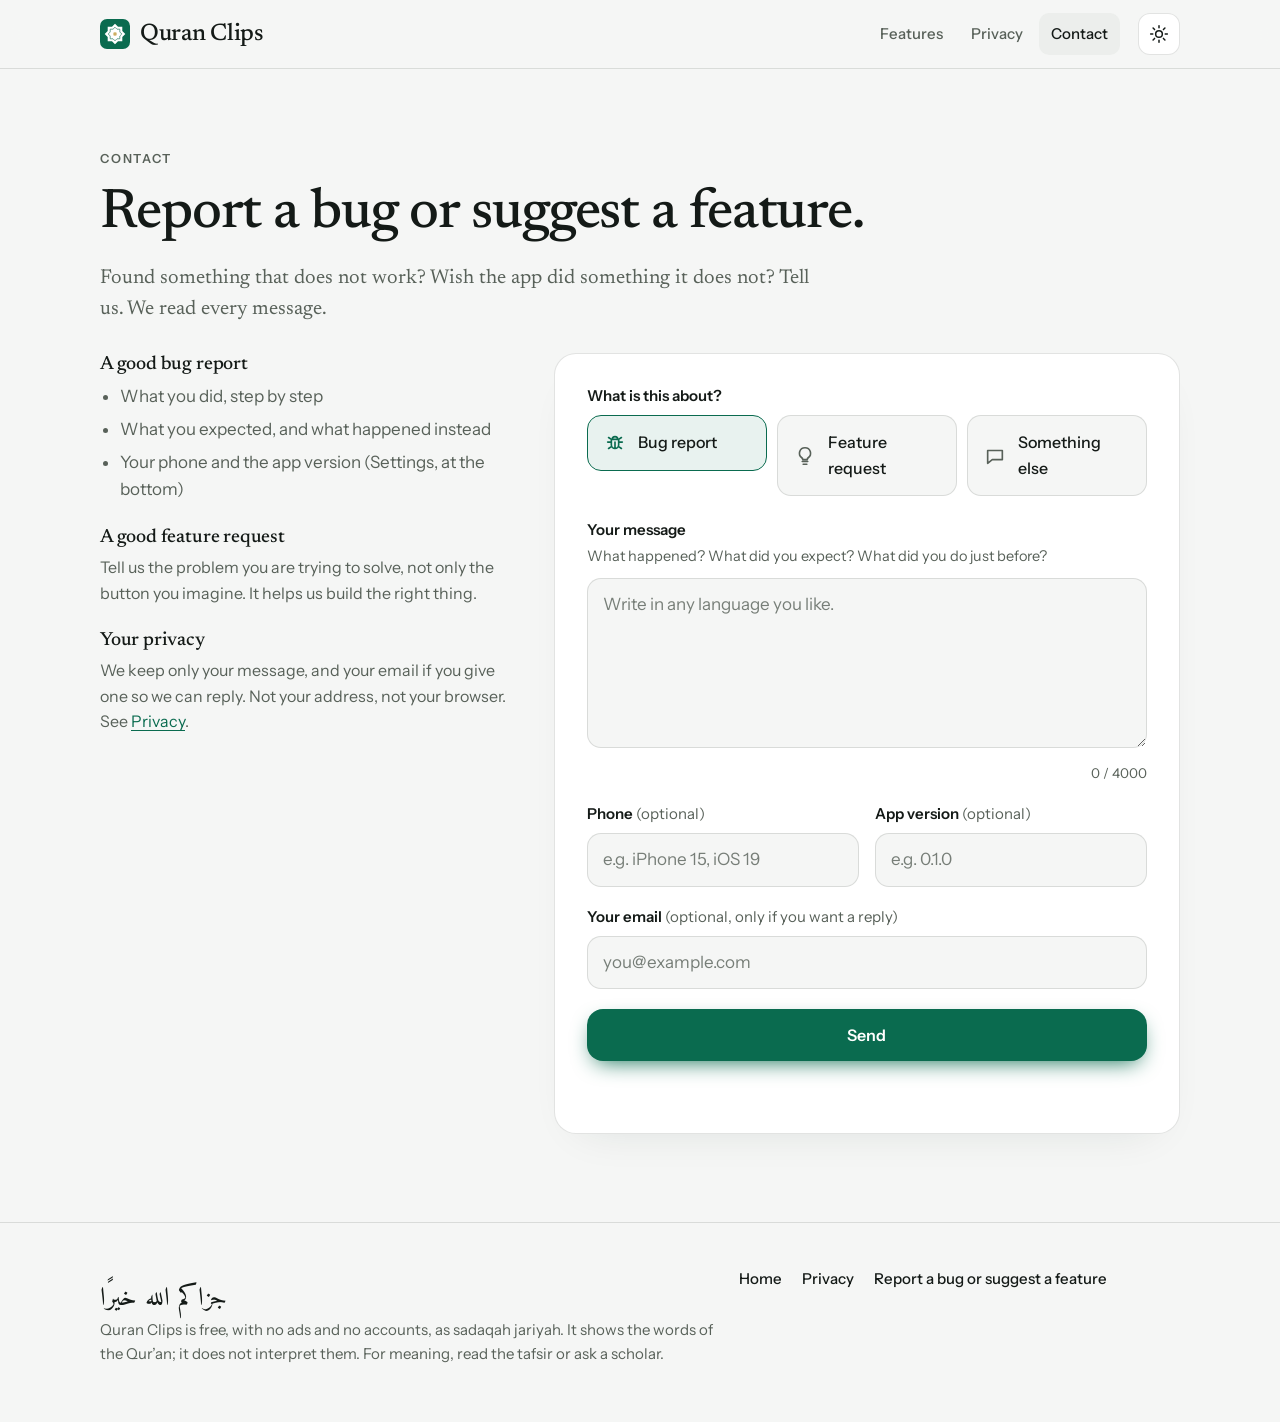
==== contact.html @ 02ba5cd6 "Publish the Quran Clips site on its own so GitHub Pages can serve it from the repository root." ====
<!doctype html>
<html lang="en" dir="ltr">
<head>
<meta charset="utf-8">
<meta name="viewport" content="width=device-width, initial-scale=1">
<title>Contact: report a bug or suggest a feature · Quran Clips</title>
<meta name="description" content="Tell us about a bug, or suggest a feature, for the Quran Clips app.">
<meta name="theme-color" content="#f5f6f5" media="(prefers-color-scheme: light)">
<meta name="theme-color" content="#0b0f0d" media="(prefers-color-scheme: dark)">
<link rel="icon" href="favicon.svg" type="image/svg+xml">
<link rel="preload" href="fonts/Newsreader_500Medium.ttf" as="font" type="font/ttf" crossorigin>
<link rel="stylesheet" href="style.css">
<script>
  // Set the theme before the page paints, so it never flashes the wrong one. Follows the device unless chosen.
  (function () {
    var t = null;
    try { t = localStorage.getItem("theme"); } catch (e) {}
    if (t !== "light" && t !== "dark") t = window.matchMedia && matchMedia("(prefers-color-scheme: dark)").matches ? "dark" : "light";
    document.documentElement.setAttribute("data-theme", t);
  })();
</script>
</head>
<body>
<a class="skip" href="#main">Skip to the content</a>
<header class="site">
  <div class="wrap bar">
    <a class="brand" href="index.html"><img src="assets/mark.svg" alt="" width="30" height="30"> Quran Clips</a>
    <nav class="main" aria-label="Main">
      <a class="hide-sm" href="index.html#features">Features</a>
      <a class="hide-sm" href="privacy.html">Privacy</a>
      <a href="contact.html" aria-current="page">Contact</a>
    </nav>
    <button class="icon-btn" id="theme" type="button" aria-label="Switch between light and dark"><svg class="sun-icon" viewBox="0 0 24 24" fill="none" stroke="currentColor" stroke-width="1.8" stroke-linecap="round" aria-hidden="true"><circle cx="12" cy="12" r="4"/><path d="M12 2v2.5 M12 19.5V22 M2 12h2.5 M19.5 12H22 M4.9 4.9l1.8 1.8 M17.3 17.3l1.8 1.8 M19.1 4.9l-1.8 1.8 M6.7 17.3l-1.8 1.8"/></svg><svg class="moon-icon" viewBox="0 0 24 24" fill="none" stroke="currentColor" stroke-width="1.8" stroke-linecap="round" stroke-linejoin="round" aria-hidden="true"><path d="M20 14.5A8 8 0 0 1 9.5 4a8 8 0 1 0 10.5 10.5z"/></svg></button>
  </div>
</header>

<main id="main">
  <div class="wrap">
    <div class="page-head">
      <p class="eyebrow">Contact</p>
      <h1 style="font-size:clamp(36px,5vw,56px)">Report a bug or suggest a feature.</h1>
      <p>Found something that does not work? Wish the app did something it does not? Tell us. We read every message.</p>
    </div>
    <div class="two">
      <aside class="aside" aria-label="Tips">
        <h3>A good bug report</h3>
        <ul>
          <li>What you did, step by step</li>
          <li>What you expected, and what happened instead</li>
          <li>Your phone and the app version (Settings, at the bottom)</li>
        </ul>
        <h3>A good feature request</h3>
        <p>Tell us the problem you are trying to solve, not only the button you imagine. It helps us build the right thing.</p>
        <h3>Your privacy</h3>
        <p>We keep only your message, and your email if you give one so we can reply. Not your address, not your browser. See <a href="privacy.html">Privacy</a>.</p>
        <p id="direct" class="small" hidden></p>
      </aside>

      <div>
        <form class="form" id="form" novalidate>
          <fieldset>
            <legend>What is this about?</legend>
            <div class="types" role="radiogroup">
              <div><input type="radio" id="t-bug" name="type" value="bug" checked><label for="t-bug"><svg viewBox="0 0 24 24" fill="none" stroke="currentColor" stroke-width="1.8" stroke-linecap="round" stroke-linejoin="round" aria-hidden="true"><path d="M9 8a3 3 0 0 1 6 0 M8 8h8v6a4 4 0 0 1-8 0z M12 11v6 M4 11h4 M16 11h4 M5 18l3-2 M19 18l-3-2 M5 6l3 2 M19 6l-3 2"/></svg> Bug report</label></div>
              <div><input type="radio" id="t-feature" name="type" value="feature"><label for="t-feature"><svg viewBox="0 0 24 24" fill="none" stroke="currentColor" stroke-width="1.8" stroke-linecap="round" stroke-linejoin="round" aria-hidden="true"><path d="M9 18h6 M10 21h4 M12 3a6 6 0 0 0-3.5 10.9c.6.5 1 1.2 1 2V16h5v-.1c0-.8.4-1.5 1-2A6 6 0 0 0 12 3z"/></svg> Feature request</label></div>
              <div><input type="radio" id="t-other" name="type" value="other"><label for="t-other"><svg viewBox="0 0 24 24" fill="none" stroke="currentColor" stroke-width="1.8" stroke-linecap="round" stroke-linejoin="round" aria-hidden="true"><path d="M4 6h16v10H9l-5 4z"/></svg> Something else</label></div>
            </div>
          </fieldset>

          <div class="field">
            <label class="lbl" for="message">Your message</label>
            <p class="help" id="help">What happened? What did you expect?</p>
            <textarea id="message" name="message" required minlength="10" maxlength="4000" aria-describedby="help count" placeholder="Write in any language you like."></textarea>
            <div class="count" id="count" aria-live="polite">0 / 4000</div>
          </div>

          <div class="row2" id="bugfields">
            <div class="field"><label class="lbl" for="device">Phone <span class="muted" style="font-weight:400">(optional)</span></label><input type="text" id="device" name="device" maxlength="120" placeholder="e.g. iPhone 15, iOS 19" autocomplete="off"></div>
            <div class="field"><label class="lbl" for="version">App version <span class="muted" style="font-weight:400">(optional)</span></label><input type="text" id="version" name="version" maxlength="40" placeholder="e.g. 0.1.0" autocomplete="off"></div>
          </div>

          <div class="field">
            <label class="lbl" for="email">Your email <span class="muted" style="font-weight:400">(optional, only if you want a reply)</span></label>
            <input type="email" id="email" name="email" maxlength="254" placeholder="you@example.com" autocomplete="email" inputmode="email">
          </div>

          <div class="hp" aria-hidden="true"><label>Leave this empty <input type="text" name="website" tabindex="-1" autocomplete="off"></label></div>

          <button class="btn primary" id="send" type="submit" style="width:100%">Send</button>
          <p class="status" id="status" role="status" aria-live="polite"></p>
          <noscript><p class="status err">This form needs JavaScript. Please turn it on and reload.</p></noscript>
        </form>

        <div class="form done" id="done" hidden tabindex="-1">
          <div class="tile"><svg viewBox="0 0 24 24" fill="none" stroke="currentColor" stroke-width="1.8" stroke-linecap="round" stroke-linejoin="round" aria-hidden="true"><path d="M5 12.5l4.5 4.5L19 7.5"/></svg></div>
          <h2>Jazakumullahu khayran.</h2>
          <p>Your message is on its way to us. We read every one.</p>
          <button class="btn" id="again" type="button">Send another</button>
        </div>
      </div>
    </div>
  </div>
</main>

<footer class="site">
  <div class="wrap foot">
    <div>
      <p class="dua" lang="ar">جزاكم الله خيرًا</p>
      <p style="margin:0">Quran Clips is free, with no ads and no accounts, as sadaqah jariyah. It shows the words of the Qur’an; it does not interpret them. For meaning, read the tafsir or ask a scholar.</p>
    </div>
    <nav aria-label="Footer">
      <a href="index.html">Home</a>
      <a href="privacy.html">Privacy</a>
      <a href="contact.html">Report a bug or suggest a feature</a>
    </nav>
  </div>
</footer>
<script src="config.js"></script>
<script src="main.js"></script>
</body>
</html>
---- style.css ----
/* Quran Clips website. Same look as the app (docs/DESIGN.md): neutral Light and Dark, one deep green accent,
   gold only for ornament, serif for reading, a quiet sans for interface. No third-party requests. */

@font-face { font-family: "Amiri Quran"; src: url("fonts/AmiriQuran_400Regular.ttf") format("truetype"); font-display: swap; }
@font-face { font-family: "Newsreader"; src: url("fonts/Newsreader_400Regular.ttf") format("truetype"); font-weight: 400; font-display: swap; }
@font-face { font-family: "Newsreader"; src: url("fonts/Newsreader_400Regular_Italic.ttf") format("truetype"); font-weight: 400; font-style: italic; font-display: swap; }
@font-face { font-family: "Newsreader"; src: url("fonts/Newsreader_500Medium.ttf") format("truetype"); font-weight: 500; font-display: swap; }
@font-face { font-family: "Instrument Sans"; src: url("fonts/InstrumentSans_400Regular.ttf") format("truetype"); font-weight: 400; font-display: swap; }
@font-face { font-family: "Instrument Sans"; src: url("fonts/InstrumentSans_500Medium.ttf") format("truetype"); font-weight: 500; font-display: swap; }
@font-face { font-family: "Instrument Sans"; src: url("fonts/InstrumentSans_600SemiBold.ttf") format("truetype"); font-weight: 600; font-display: swap; }

:root {
  --bg: #f5f6f5; --surface: #ffffff; --raised: #eceeec;
  --ink: #141a17; --ink-soft: #586159; --line: rgba(20, 26, 23, 0.12);
  --accent: #0a6b4f; --on-accent: #ffffff; --accent-wash: rgba(10, 107, 79, 0.09);
  --gold: #9a7b2c; --danger: #b3261e; --shadow: rgba(14, 42, 32, 0.14);
  --serif: "Newsreader", Georgia, "Times New Roman", serif;
  --sans: "Instrument Sans", system-ui, -apple-system, "Segoe UI", Roboto, sans-serif;
  --arabic: "Amiri Quran", "Traditional Arabic", serif;
  --r: 14px; --r-lg: 22px; --max: 1080px;
  color-scheme: light;
}
:root[data-theme="dark"] {
  --bg: #0b0f0d; --surface: #131a17; --raised: #1b2420;
  --ink: #eceeeb; --ink-soft: #9aa59f; --line: rgba(236, 239, 235, 0.12);
  --accent: #4fc3a0; --on-accent: #06120d; --accent-wash: rgba(79, 195, 160, 0.14);
  --gold: #cdae62; --danger: #f08a7e; --shadow: rgba(0, 0, 0, 0.5);
  color-scheme: dark;
}

* { box-sizing: border-box; }
html { scroll-behavior: smooth; -webkit-text-size-adjust: 100%; }
body { margin: 0; background: var(--bg); color: var(--ink); font: 400 17px/1.6 var(--sans); -webkit-font-smoothing: antialiased; }
img { max-width: 100%; display: block; }
a { color: var(--accent); text-underline-offset: 3px; }
a:hover { text-decoration-thickness: 2px; }
:focus-visible { outline: 3px solid var(--accent); outline-offset: 3px; border-radius: 6px; }
.skip { position: absolute; left: -999px; top: 8px; background: var(--accent); color: var(--on-accent); padding: 10px 16px; border-radius: 10px; z-index: 100; }
.skip:focus { left: 12px; }
.wrap { width: min(100% - 40px, var(--max)); margin-inline: auto; }

/* ---- header ---- */
header.site { position: sticky; top: 0; z-index: 20; background: color-mix(in srgb, var(--bg) 88%, transparent); backdrop-filter: saturate(1.4) blur(14px); -webkit-backdrop-filter: saturate(1.4) blur(14px); border-bottom: 1px solid var(--line); }
.bar { display: flex; align-items: center; gap: 18px; height: 68px; }
.brand { display: flex; align-items: center; gap: 10px; color: var(--ink); text-decoration: none; font: 500 24px/1 var(--serif); letter-spacing: -0.3px; margin-right: auto; }
.brand svg { width: 30px; height: 30px; }
nav.main { display: flex; gap: 4px; }
nav.main a { color: var(--ink-soft); text-decoration: none; font-weight: 500; font-size: 15px; padding: 9px 12px; border-radius: 10px; }
nav.main a:hover, nav.main a[aria-current="page"] { color: var(--ink); background: var(--raised); }
.icon-btn { width: 42px; height: 42px; display: grid; place-items: center; border-radius: 12px; border: 1px solid var(--line); background: var(--surface); color: var(--ink); cursor: pointer; }
.icon-btn:hover { background: var(--raised); }
.icon-btn svg { width: 20px; height: 20px; }
:root:not([data-theme="dark"]) .moon-icon, :root[data-theme="dark"] .sun-icon { display: none; }
@media (max-width: 720px) { nav.main a.hide-sm { display: none; } .bar { gap: 8px; } }

/* ---- buttons ---- */
.btn { display: inline-flex; align-items: center; justify-content: center; gap: 9px; height: 52px; padding: 0 24px; border-radius: 16px; border: 1px solid var(--line); background: var(--surface); color: var(--ink); font: 600 16px var(--sans); text-decoration: none; cursor: pointer; transition: transform 0.15s ease, box-shadow 0.2s ease, background 0.2s ease; }
.btn:hover { transform: translateY(-1px); }
.btn:active { transform: translateY(0) scale(0.98); }
.btn.primary { background: var(--accent); color: var(--on-accent); border-color: transparent; box-shadow: 0 8px 22px -8px var(--accent); }
.btn[disabled], .btn[aria-disabled="true"] { opacity: 0.55; cursor: not-allowed; transform: none; }

/* ---- type ---- */
h1, h2, h3 { font-family: var(--serif); font-weight: 500; letter-spacing: -0.02em; line-height: 1.1; margin: 0; }
h1 { font-size: clamp(40px, 6.2vw, 68px); }
h2 { font-size: clamp(30px, 4vw, 44px); }
h3 { font-size: 22px; line-height: 1.25; letter-spacing: -0.01em; }
.eyebrow { font: 600 12.5px/1 var(--sans); letter-spacing: 0.14em; text-transform: uppercase; color: var(--ink-soft); margin: 0 0 18px; }
.lead { font: 400 clamp(19px, 2.2vw, 22px)/1.55 var(--serif); color: var(--ink-soft); max-width: 34em; margin: 22px 0 0; }
.muted { color: var(--ink-soft); }
.small { font-size: 14.5px; }

/* ---- hero ---- */
.hero { padding: clamp(40px, 8vw, 96px) 0 clamp(40px, 6vw, 72px); }
.hero .grid { display: grid; gap: 48px; align-items: center; }
@media (min-width: 900px) { .hero .grid { grid-template-columns: 1.05fr 1fr; } }
.cta { display: flex; flex-wrap: wrap; gap: 12px; margin-top: 34px; }
.facts { display: flex; flex-wrap: wrap; gap: 10px 22px; margin: 30px 0 0; padding: 0; list-style: none; color: var(--ink-soft); font-size: 15px; }
.facts li { display: flex; align-items: center; gap: 8px; }
.facts svg { width: 16px; height: 16px; color: var(--accent); }

.shots { position: relative; display: flex; justify-content: center; align-items: center; padding: 10px 0 20px; }
.shot { width: min(30vw, 200px); aspect-ratio: 9 / 16; border-radius: 26px; overflow: hidden; border: 1px solid var(--line); background: var(--raised); box-shadow: 0 30px 60px -28px var(--shadow); flex: none; }
.shot img { width: 100%; height: 100%; object-fit: cover; }
.shot.center { width: min(38vw, 250px); margin: 0 -18px; z-index: 2; transform: translateY(-14px); }
.shot.left { transform: rotate(-5deg) translateY(16px); }
.shot.right { transform: rotate(5deg) translateY(16px); }
@media (max-width: 899px) { .shot { width: min(28vw, 170px); } .shot.center { width: min(36vw, 210px); } }
@media (prefers-reduced-motion: no-preference) {
  .shot { animation: rise 0.9s cubic-bezier(0.2, 0.7, 0.2, 1) both; }
  .shot.center { animation-delay: 0.08s; } .shot.right { animation-delay: 0.16s; }
  @keyframes rise { from { opacity: 0; translate: 0 24px; } to { opacity: 1; translate: 0 0; } }
}
.shots-note { text-align: center; margin: 4px 0 0; }

/* ---- ornament + verse ---- */
.ornament { display: flex; align-items: center; justify-content: center; gap: 14px; color: var(--gold); margin: 0 auto; }
.ornament::before, .ornament::after { content: ""; height: 1px; width: min(18vw, 120px); background: currentColor; opacity: 0.5; }
.ornament svg { width: 16px; height: 16px; }
.verse { text-align: center; padding: clamp(36px, 6vw, 72px) 0; border-block: 1px solid var(--line); background: var(--surface); }
.arabic { font-family: var(--arabic); direction: rtl; font-size: clamp(34px, 6vw, 58px); line-height: 2; margin: 18px 0 0; }
.verse .ref { margin: 16px 0 0; color: var(--ink-soft); font-size: 15px; }
.verse .note { max-width: 34em; margin: 14px auto 0; font: italic 400 18px/1.55 var(--serif); color: var(--ink-soft); }

/* ---- sections ---- */
section.block { padding: clamp(56px, 8vw, 104px) 0; }
.head { max-width: 40em; margin-bottom: 44px; }
.head p { margin: 16px 0 0; color: var(--ink-soft); font: 400 20px/1.55 var(--serif); }
.head p.eyebrow, .page-head p.eyebrow { font: 600 12.5px/1 var(--sans); letter-spacing: 0.14em; text-transform: uppercase; margin: 0 0 18px; }
.cards { display: grid; gap: 18px; grid-template-columns: repeat(auto-fit, minmax(290px, 1fr)); }
.card { background: var(--surface); border: 1px solid var(--line); border-radius: var(--r-lg); padding: 26px; box-shadow: 0 10px 28px -20px var(--shadow); }
:root[data-theme="dark"] .card { box-shadow: none; }
.card p { margin: 10px 0 0; color: var(--ink-soft); font-size: 16px; }
.tile { width: 44px; height: 44px; border-radius: 13px; background: var(--accent-wash); color: var(--accent); display: grid; place-items: center; margin-bottom: 18px; }
.tile svg { width: 24px; height: 24px; }

.steps { display: grid; gap: 22px; counter-reset: s; padding: 0; margin: 0; list-style: none; }
.steps li { display: grid; grid-template-columns: 52px 1fr; gap: 18px; align-items: start; counter-increment: s; }
.steps li::before { content: counter(s); display: grid; place-items: center; width: 48px; height: 48px; font: 500 18px var(--sans); color: var(--ink); background: var(--accent-wash); clip-path: polygon(50% 0, 62% 14%, 82% 8%, 86% 28%, 100% 38%, 90% 56%, 100% 72%, 80% 78%, 74% 100%, 56% 90%, 38% 100%, 32% 80%, 8% 78%, 16% 58%, 0 42%, 18% 30%, 18% 10%, 38% 14%); }
.steps h3 { font-size: 21px; }
.steps p { margin: 6px 0 0; color: var(--ink-soft); }

.band { background: var(--surface); border-block: 1px solid var(--line); }
.principles { display: grid; gap: 28px; grid-template-columns: repeat(auto-fit, minmax(250px, 1fr)); }
.principles h3 { font-size: 20px; margin-bottom: 8px; }
.principles p { margin: 0; color: var(--ink-soft); font-size: 16px; }

.get { text-align: center; }
.get .card { max-width: 640px; margin: 0 auto; padding: 38px 30px; }
.pill { display: inline-block; background: var(--accent-wash); color: var(--accent); font: 600 13px var(--sans); letter-spacing: 0.04em; padding: 7px 14px; border-radius: 999px; margin-bottom: 14px; }

/* ---- footer ---- */
footer.site { padding: 44px 0 56px; border-top: 1px solid var(--line); color: var(--ink-soft); font-size: 15px; }
.foot { display: grid; gap: 22px; }
@media (min-width: 720px) { .foot { grid-template-columns: 1.4fr 1fr; align-items: start; } }
.foot nav { display: flex; gap: 20px; flex-wrap: wrap; }
.foot nav a { color: var(--ink); text-decoration: none; font-weight: 500; }
.foot nav a:hover { text-decoration: underline; }
.dua { font-family: var(--arabic); font-size: 26px; line-height: 1.8; color: var(--ink); margin: 0 0 4px; direction: rtl; text-align: left; }

/* ---- pages: contact, privacy ---- */
.page-head { padding: clamp(44px, 7vw, 84px) 0 28px; }
.page-head p { max-width: 36em; font: 400 20px/1.55 var(--serif); color: var(--ink-soft); margin: 18px 0 0; }
.two { display: grid; gap: 36px; padding-bottom: 88px; }
@media (min-width: 900px) { .two { grid-template-columns: 0.8fr 1.2fr; align-items: start; } }
.aside h3 { font-size: 19px; margin: 0 0 6px; }
.aside p { margin: 0 0 22px; color: var(--ink-soft); font-size: 16px; }
.aside ul { padding-left: 20px; margin: 0 0 22px; color: var(--ink-soft); }
.aside li { margin: 6px 0; }

form.form { background: var(--surface); border: 1px solid var(--line); border-radius: var(--r-lg); padding: clamp(20px, 4vw, 32px); box-shadow: 0 18px 44px -28px var(--shadow); }
:root[data-theme="dark"] form.form { box-shadow: none; }
fieldset { border: 0; padding: 0; margin: 0 0 24px; min-width: 0; }
legend, label.lbl { font: 600 15px var(--sans); margin-bottom: 10px; display: block; padding: 0; }
.types { display: grid; gap: 10px; grid-template-columns: repeat(auto-fit, minmax(160px, 1fr)); }
.types input { position: absolute; opacity: 0; pointer-events: none; }
.types label { display: flex; align-items: center; gap: 12px; padding: 14px 16px; border: 1px solid var(--line); border-radius: var(--r); background: var(--bg); cursor: pointer; font-weight: 500; font-size: 16px; transition: border-color 0.15s, background 0.15s, transform 0.15s; }
.types label:hover { transform: translateY(-1px); }
.types svg { width: 22px; height: 22px; color: var(--ink-soft); flex: none; }
.types input:checked + label { border-color: var(--accent); background: var(--accent-wash); }
.types input:checked + label svg { color: var(--accent); }
.types input:focus-visible + label { outline: 3px solid var(--accent); outline-offset: 2px; }
.field { margin-bottom: 20px; }
.field .help { color: var(--ink-soft); font-size: 14.5px; margin: -4px 0 10px; }
input[type="text"], input[type="email"], textarea { width: 100%; font: 400 17px/1.5 var(--sans); color: var(--ink); background: var(--bg); border: 1px solid var(--line); border-radius: var(--r); padding: 13px 15px; transition: border-color 0.15s, box-shadow 0.15s; }
textarea { min-height: 170px; resize: vertical; }
input::placeholder, textarea::placeholder { color: var(--ink-soft); opacity: 0.8; }
input:focus, textarea:focus { outline: none; border-color: var(--accent); box-shadow: 0 0 0 4px var(--accent-wash); }
.row2 { display: grid; gap: 16px; grid-template-columns: repeat(auto-fit, minmax(210px, 1fr)); }
.count { text-align: right; font-size: 13.5px; color: var(--ink-soft); margin-top: 6px; }
.hp { position: absolute; left: -9999px; width: 1px; height: 1px; overflow: hidden; }
.status { min-height: 24px; margin: 16px 0 0; font-size: 15.5px; }
.status.err { color: var(--danger); }
.done { text-align: center; padding: 28px 10px 10px; }
.done .tile { margin: 0 auto 18px; width: 56px; height: 56px; border-radius: 18px; }
.done h2 { font-size: 32px; margin-bottom: 10px; }
.done p { color: var(--ink-soft); margin: 0 0 22px; }
[hidden] { display: none !important; }

.prose { max-width: 42em; padding-bottom: 96px; }
.prose h2 { font-size: 28px; margin: 44px 0 10px; }
.prose p, .prose li { color: var(--ink); font-size: 17.5px; }
.prose ul { padding-left: 22px; }
.prose .callout { background: var(--accent-wash); border-radius: var(--r); padding: 16px 18px; margin: 22px 0; color: var(--ink); }
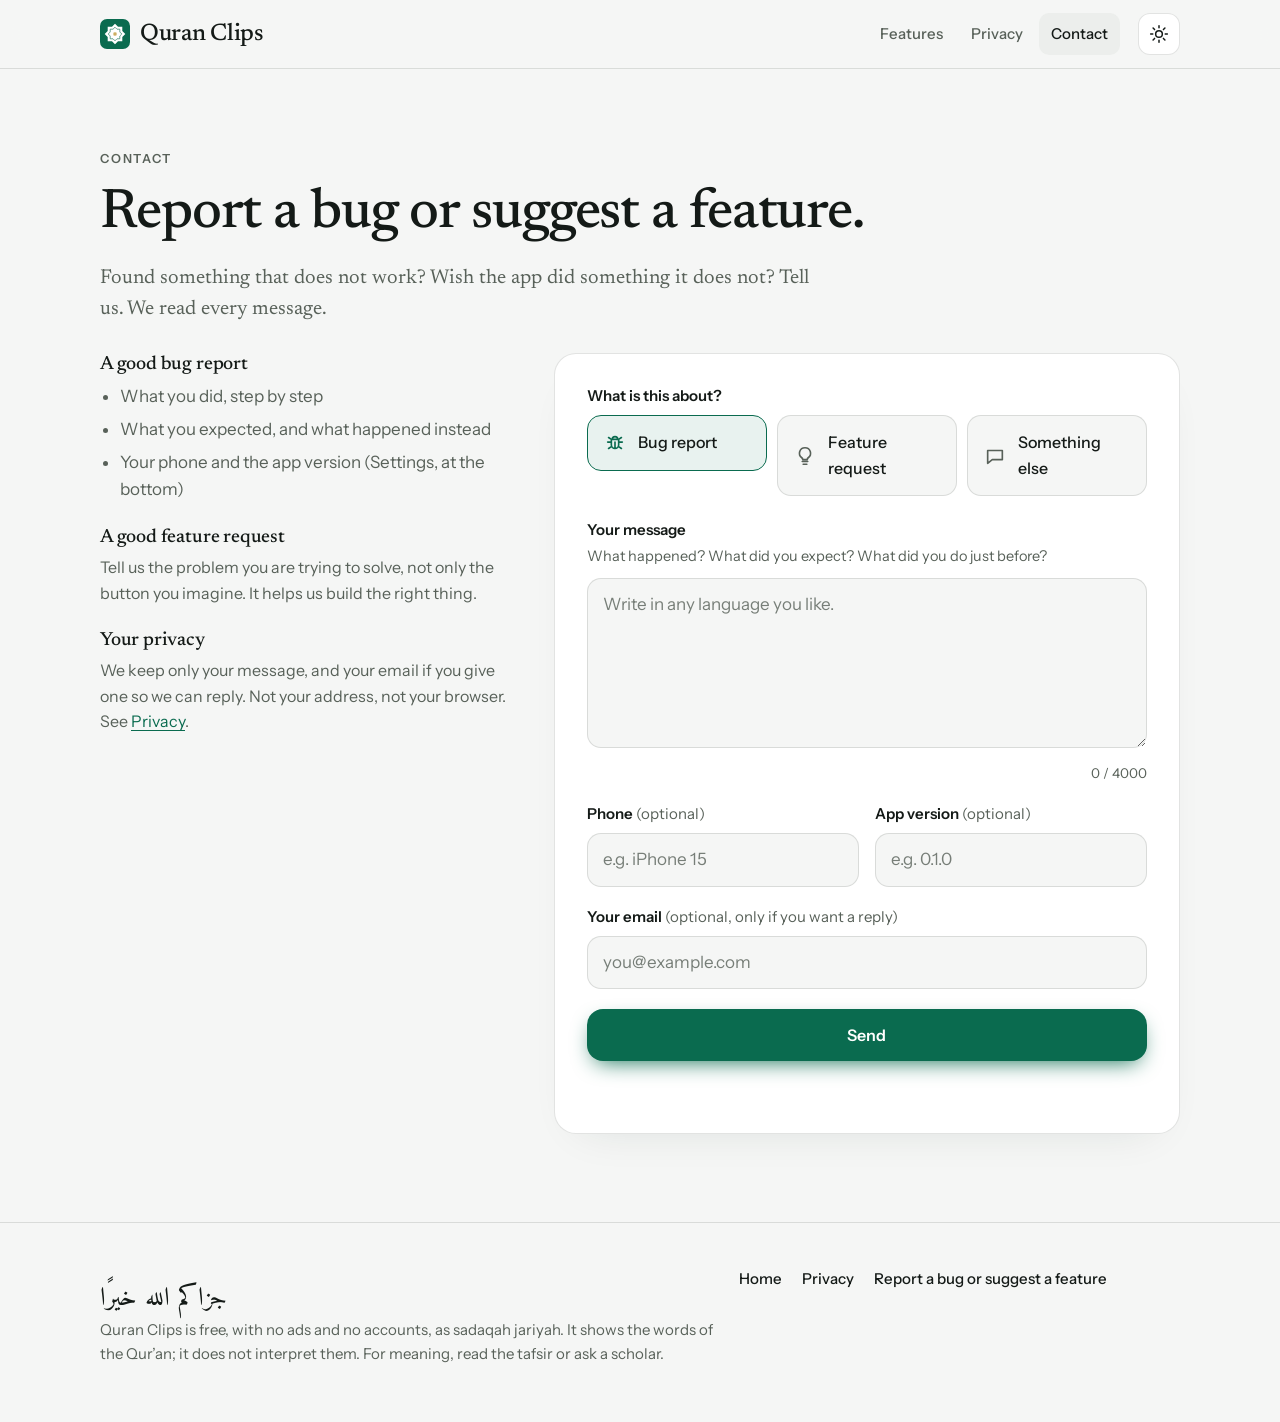
==== commit 06258905: "Refine text and descriptions across multiple pages for clarity and consistency. Updates include impr" ====
--- a/contact.html
+++ b/contact.html
@@ -1,121 +1,265 @@
 <!doctype html>
 <html lang="en" dir="ltr">
-<head>
-<meta charset="utf-8">
-<meta name="viewport" content="width=device-width, initial-scale=1">
-<title>Contact: report a bug or suggest a feature · Quran Clips</title>
-<meta name="description" content="Tell us about a bug, or suggest a feature, for the Quran Clips app.">
-<meta name="theme-color" content="#f5f6f5" media="(prefers-color-scheme: light)">
-<meta name="theme-color" content="#0b0f0d" media="(prefers-color-scheme: dark)">
-<link rel="icon" href="favicon.svg" type="image/svg+xml">
-<link rel="preload" href="fonts/Newsreader_500Medium.ttf" as="font" type="font/ttf" crossorigin>
-<link rel="stylesheet" href="style.css">
-<script>
-  // Set the theme before the page paints, so it never flashes the wrong one. Follows the device unless chosen.
-  (function () {
-    var t = null;
-    try { t = localStorage.getItem("theme"); } catch (e) {}
-    if (t !== "light" && t !== "dark") t = window.matchMedia && matchMedia("(prefers-color-scheme: dark)").matches ? "dark" : "light";
-    document.documentElement.setAttribute("data-theme", t);
-  })();
-</script>
-</head>
-<body>
-<a class="skip" href="#main">Skip to the content</a>
-<header class="site">
-  <div class="wrap bar">
-    <a class="brand" href="index.html"><img src="assets/mark.svg" alt="" width="30" height="30"> Quran Clips</a>
-    <nav class="main" aria-label="Main">
-      <a class="hide-sm" href="index.html#features">Features</a>
-      <a class="hide-sm" href="privacy.html">Privacy</a>
-      <a href="contact.html" aria-current="page">Contact</a>
-    </nav>
-    <button class="icon-btn" id="theme" type="button" aria-label="Switch between light and dark"><svg class="sun-icon" viewBox="0 0 24 24" fill="none" stroke="currentColor" stroke-width="1.8" stroke-linecap="round" aria-hidden="true"><circle cx="12" cy="12" r="4"/><path d="M12 2v2.5 M12 19.5V22 M2 12h2.5 M19.5 12H22 M4.9 4.9l1.8 1.8 M17.3 17.3l1.8 1.8 M19.1 4.9l-1.8 1.8 M6.7 17.3l-1.8 1.8"/></svg><svg class="moon-icon" viewBox="0 0 24 24" fill="none" stroke="currentColor" stroke-width="1.8" stroke-linecap="round" stroke-linejoin="round" aria-hidden="true"><path d="M20 14.5A8 8 0 0 1 9.5 4a8 8 0 1 0 10.5 10.5z"/></svg></button>
-  </div>
-</header>
-
-<main id="main">
-  <div class="wrap">
-    <div class="page-head">
-      <p class="eyebrow">Contact</p>
-      <h1 style="font-size:clamp(36px,5vw,56px)">Report a bug or suggest a feature.</h1>
-      <p>Found something that does not work? Wish the app did something it does not? Tell us. We read every message.</p>
-    </div>
-    <div class="two">
-      <aside class="aside" aria-label="Tips">
-        <h3>A good bug report</h3>
-        <ul>
-          <li>What you did, step by step</li>
-          <li>What you expected, and what happened instead</li>
-          <li>Your phone and the app version (Settings, at the bottom)</li>
-        </ul>
-        <h3>A good feature request</h3>
-        <p>Tell us the problem you are trying to solve, not only the button you imagine. It helps us build the right thing.</p>
-        <h3>Your privacy</h3>
-        <p>We keep only your message, and your email if you give one so we can reply. Not your address, not your browser. See <a href="privacy.html">Privacy</a>.</p>
-        <p id="direct" class="small" hidden></p>
-      </aside>
-
-      <div>
-        <form class="form" id="form" novalidate>
-          <fieldset>
-            <legend>What is this about?</legend>
-            <div class="types" role="radiogroup">
-              <div><input type="radio" id="t-bug" name="type" value="bug" checked><label for="t-bug"><svg viewBox="0 0 24 24" fill="none" stroke="currentColor" stroke-width="1.8" stroke-linecap="round" stroke-linejoin="round" aria-hidden="true"><path d="M9 8a3 3 0 0 1 6 0 M8 8h8v6a4 4 0 0 1-8 0z M12 11v6 M4 11h4 M16 11h4 M5 18l3-2 M19 18l-3-2 M5 6l3 2 M19 6l-3 2"/></svg> Bug report</label></div>
-              <div><input type="radio" id="t-feature" name="type" value="feature"><label for="t-feature"><svg viewBox="0 0 24 24" fill="none" stroke="currentColor" stroke-width="1.8" stroke-linecap="round" stroke-linejoin="round" aria-hidden="true"><path d="M9 18h6 M10 21h4 M12 3a6 6 0 0 0-3.5 10.9c.6.5 1 1.2 1 2V16h5v-.1c0-.8.4-1.5 1-2A6 6 0 0 0 12 3z"/></svg> Feature request</label></div>
-              <div><input type="radio" id="t-other" name="type" value="other"><label for="t-other"><svg viewBox="0 0 24 24" fill="none" stroke="currentColor" stroke-width="1.8" stroke-linecap="round" stroke-linejoin="round" aria-hidden="true"><path d="M4 6h16v10H9l-5 4z"/></svg> Something else</label></div>
+  <head>
+    <meta charset="utf-8" />
+    <meta name="viewport" content="width=device-width, initial-scale=1" />
+    <title>Contact: report a bug or suggest a feature · Quran Clips</title>
+    <meta name="description" content="Tell us about a bug, or suggest a feature, for the Quran Clips app." />
+    <meta name="theme-color" content="#f5f6f5" media="(prefers-color-scheme: light)" />
+    <meta name="theme-color" content="#0b0f0d" media="(prefers-color-scheme: dark)" />
+    <link rel="icon" href="favicon.svg" type="image/svg+xml" />
+    <link rel="preload" href="fonts/Newsreader_500Medium.ttf" as="font" type="font/ttf" crossorigin />
+    <link rel="stylesheet" href="style.css" />
+    <script>
+      // Set the theme before the page paints, so it never flashes the wrong one. Follows the device unless chosen.
+      (function () {
+        var t = null;
+        try {
+          t = localStorage.getItem('theme');
+        } catch (e) {}
+        if (t !== 'light' && t !== 'dark')
+          t = window.matchMedia && matchMedia('(prefers-color-scheme: dark)').matches ? 'dark' : 'light';
+        document.documentElement.setAttribute('data-theme', t);
+      })();
+    </script>
+  </head>
+  <body>
+    <a class="skip" href="#main">Skip to the content</a>
+    <header class="site">
+      <div class="wrap bar">
+        <a class="brand" href="index.html"><img src="assets/mark.svg" alt="" width="30" height="30" /> Quran Clips</a>
+        <nav class="main" aria-label="Main">
+          <a class="hide-sm" href="index.html#features">Features</a>
+          <a class="hide-sm" href="privacy.html">Privacy</a>
+          <a href="contact.html" aria-current="page">Contact</a>
+        </nav>
+        <button class="icon-btn" id="theme" type="button" aria-label="Switch between light and dark">
+          <svg
+            class="sun-icon"
+            viewBox="0 0 24 24"
+            fill="none"
+            stroke="currentColor"
+            stroke-width="1.8"
+            stroke-linecap="round"
+            aria-hidden="true"
+          >
+            <circle cx="12" cy="12" r="4" />
+            <path
+              d="M12 2v2.5 M12 19.5V22 M2 12h2.5 M19.5 12H22 M4.9 4.9l1.8 1.8 M17.3 17.3l1.8 1.8 M19.1 4.9l-1.8 1.8 M6.7 17.3l-1.8 1.8"
+            /></svg
+          ><svg
+            class="moon-icon"
+            viewBox="0 0 24 24"
+            fill="none"
+            stroke="currentColor"
+            stroke-width="1.8"
+            stroke-linecap="round"
+            stroke-linejoin="round"
+            aria-hidden="true"
+          >
+            <path d="M20 14.5A8 8 0 0 1 9.5 4a8 8 0 1 0 10.5 10.5z" />
+          </svg>
+        </button>
+      </div>
+    </header>
+
+    <main id="main">
+      <div class="wrap">
+        <div class="page-head">
+          <p class="eyebrow">Contact</p>
+          <h1 style="font-size: clamp(36px, 5vw, 56px)">Report a bug or suggest a feature.</h1>
+          <p>
+            Found something that does not work? Wish the app did something it does not? Tell us. We read every message.
+          </p>
+        </div>
+        <div class="two">
+          <aside class="aside" aria-label="Tips">
+            <h3>A good bug report</h3>
+            <ul>
+              <li>What you did, step by step</li>
+              <li>What you expected, and what happened instead</li>
+              <li>Your phone and the app version (Settings, at the bottom)</li>
+            </ul>
+            <h3>A good feature request</h3>
+            <p>
+              Tell us the problem you are trying to solve, not only the button you imagine. It helps us build the right
+              thing.
+            </p>
+            <h3>Your privacy</h3>
+            <p>
+              We keep only your message, and your email if you give one so we can reply. Not your address, not your
+              browser. See <a href="privacy.html">Privacy</a>.
+            </p>
+            <p id="direct" class="small" hidden></p>
+          </aside>
+
+          <div>
+            <form class="form" id="form" novalidate>
+              <fieldset>
+                <legend>What is this about?</legend>
+                <div class="types" role="radiogroup">
+                  <div>
+                    <input type="radio" id="t-bug" name="type" value="bug" checked /><label for="t-bug"
+                      ><svg
+                        viewBox="0 0 24 24"
+                        fill="none"
+                        stroke="currentColor"
+                        stroke-width="1.8"
+                        stroke-linecap="round"
+                        stroke-linejoin="round"
+                        aria-hidden="true"
+                      >
+                        <path
+                          d="M9 8a3 3 0 0 1 6 0 M8 8h8v6a4 4 0 0 1-8 0z M12 11v6 M4 11h4 M16 11h4 M5 18l3-2 M19 18l-3-2 M5 6l3 2 M19 6l-3 2"
+                        />
+                      </svg>
+                      Bug report</label
+                    >
+                  </div>
+                  <div>
+                    <input type="radio" id="t-feature" name="type" value="feature" /><label for="t-feature"
+                      ><svg
+                        viewBox="0 0 24 24"
+                        fill="none"
+                        stroke="currentColor"
+                        stroke-width="1.8"
+                        stroke-linecap="round"
+                        stroke-linejoin="round"
+                        aria-hidden="true"
+                      >
+                        <path
+                          d="M9 18h6 M10 21h4 M12 3a6 6 0 0 0-3.5 10.9c.6.5 1 1.2 1 2V16h5v-.1c0-.8.4-1.5 1-2A6 6 0 0 0 12 3z"
+                        />
+                      </svg>
+                      Feature request</label
+                    >
+                  </div>
+                  <div>
+                    <input type="radio" id="t-other" name="type" value="other" /><label for="t-other"
+                      ><svg
+                        viewBox="0 0 24 24"
+                        fill="none"
+                        stroke="currentColor"
+                        stroke-width="1.8"
+                        stroke-linecap="round"
+                        stroke-linejoin="round"
+                        aria-hidden="true"
+                      >
+                        <path d="M4 6h16v10H9l-5 4z" />
+                      </svg>
+                      Something else</label
+                    >
+                  </div>
+                </div>
+              </fieldset>
+
+              <div class="field">
+                <label class="lbl" for="message">Your message</label>
+                <p class="help" id="help">What happened? What did you expect?</p>
+                <textarea
+                  id="message"
+                  name="message"
+                  required
+                  minlength="10"
+                  maxlength="4000"
+                  aria-describedby="help count"
+                  placeholder="Write in any language you like."
+                ></textarea>
+                <div class="count" id="count" aria-live="polite">0 / 4000</div>
+              </div>
+
+              <div class="row2" id="bugfields">
+                <div class="field">
+                  <label class="lbl" for="device"
+                    >Phone <span class="muted" style="font-weight: 400">(optional)</span></label
+                  ><input
+                    type="text"
+                    id="device"
+                    name="device"
+                    maxlength="120"
+                    placeholder="e.g. iPhone 15"
+                    autocomplete="off"
+                  />
+                </div>
+                <div class="field">
+                  <label class="lbl" for="version"
+                    >App version <span class="muted" style="font-weight: 400">(optional)</span></label
+                  ><input
+                    type="text"
+                    id="version"
+                    name="version"
+                    maxlength="40"
+                    placeholder="e.g. 0.1.0"
+                    autocomplete="off"
+                  />
+                </div>
+              </div>
+
+              <div class="field">
+                <label class="lbl" for="email"
+                  >Your email
+                  <span class="muted" style="font-weight: 400">(optional, only if you want a reply)</span></label
+                >
+                <input
+                  type="email"
+                  id="email"
+                  name="email"
+                  maxlength="254"
+                  placeholder="you@example.com"
+                  autocomplete="email"
+                  inputmode="email"
+                />
+              </div>
+
+              <div class="hp" aria-hidden="true">
+                <label>Leave this empty <input type="text" name="website" tabindex="-1" autocomplete="off" /></label>
+              </div>
+
+              <button class="btn primary" id="send" type="submit" style="width: 100%">Send</button>
+              <p class="status" id="status" role="status" aria-live="polite"></p>
+              <noscript><p class="status err">This form needs JavaScript. Please turn it on and reload.</p></noscript>
+            </form>
+
+            <div class="form done" id="done" hidden tabindex="-1">
+              <div class="tile">
+                <svg
+                  viewBox="0 0 24 24"
+                  fill="none"
+                  stroke="currentColor"
+                  stroke-width="1.8"
+                  stroke-linecap="round"
+                  stroke-linejoin="round"
+                  aria-hidden="true"
+                >
+                  <path d="M5 12.5l4.5 4.5L19 7.5" />
+                </svg>
+              </div>
+              <h2>Jazakumullahu khayran.</h2>
+              <p>We have your message. We read every one.</p>
+              <button class="btn" id="again" type="button">Send another</button>
             </div>
-          </fieldset>
-
-          <div class="field">
-            <label class="lbl" for="message">Your message</label>
-            <p class="help" id="help">What happened? What did you expect?</p>
-            <textarea id="message" name="message" required minlength="10" maxlength="4000" aria-describedby="help count" placeholder="Write in any language you like."></textarea>
-            <div class="count" id="count" aria-live="polite">0 / 4000</div>
           </div>
-
-          <div class="row2" id="bugfields">
-            <div class="field"><label class="lbl" for="device">Phone <span class="muted" style="font-weight:400">(optional)</span></label><input type="text" id="device" name="device" maxlength="120" placeholder="e.g. iPhone 15, iOS 19" autocomplete="off"></div>
-            <div class="field"><label class="lbl" for="version">App version <span class="muted" style="font-weight:400">(optional)</span></label><input type="text" id="version" name="version" maxlength="40" placeholder="e.g. 0.1.0" autocomplete="off"></div>
-          </div>
-
-          <div class="field">
-            <label class="lbl" for="email">Your email <span class="muted" style="font-weight:400">(optional, only if you want a reply)</span></label>
-            <input type="email" id="email" name="email" maxlength="254" placeholder="you@example.com" autocomplete="email" inputmode="email">
-          </div>
-
-          <div class="hp" aria-hidden="true"><label>Leave this empty <input type="text" name="website" tabindex="-1" autocomplete="off"></label></div>
-
-          <button class="btn primary" id="send" type="submit" style="width:100%">Send</button>
-          <p class="status" id="status" role="status" aria-live="polite"></p>
-          <noscript><p class="status err">This form needs JavaScript. Please turn it on and reload.</p></noscript>
-        </form>
-
-        <div class="form done" id="done" hidden tabindex="-1">
-          <div class="tile"><svg viewBox="0 0 24 24" fill="none" stroke="currentColor" stroke-width="1.8" stroke-linecap="round" stroke-linejoin="round" aria-hidden="true"><path d="M5 12.5l4.5 4.5L19 7.5"/></svg></div>
-          <h2>Jazakumullahu khayran.</h2>
-          <p>Your message is on its way to us. We read every one.</p>
-          <button class="btn" id="again" type="button">Send another</button>
         </div>
       </div>
-    </div>
-  </div>
-</main>
-
-<footer class="site">
-  <div class="wrap foot">
-    <div>
-      <p class="dua" lang="ar">جزاكم الله خيرًا</p>
-      <p style="margin:0">Quran Clips is free, with no ads and no accounts, as sadaqah jariyah. It shows the words of the Qur’an; it does not interpret them. For meaning, read the tafsir or ask a scholar.</p>
-    </div>
-    <nav aria-label="Footer">
-      <a href="index.html">Home</a>
-      <a href="privacy.html">Privacy</a>
-      <a href="contact.html">Report a bug or suggest a feature</a>
-    </nav>
-  </div>
-</footer>
-<script src="config.js"></script>
-<script src="main.js"></script>
-</body>
+    </main>
+
+    <footer class="site">
+      <div class="wrap foot">
+        <div>
+          <p class="dua" lang="ar">جزاكم الله خيرًا</p>
+          <p style="margin: 0">
+            Quran Clips is free, with no ads and no accounts, as sadaqah jariyah. It shows the words of the Qur’an; it
+            does not interpret them. For meaning, read the tafsir or ask a scholar.
+          </p>
+        </div>
+        <nav aria-label="Footer">
+          <a href="index.html">Home</a>
+          <a href="privacy.html">Privacy</a>
+          <a href="contact.html">Report a bug or suggest a feature</a>
+        </nav>
+      </div>
+    </footer>
+    <script src="config.js"></script>
+    <script src="main.js"></script>
+  </body>
 </html>
